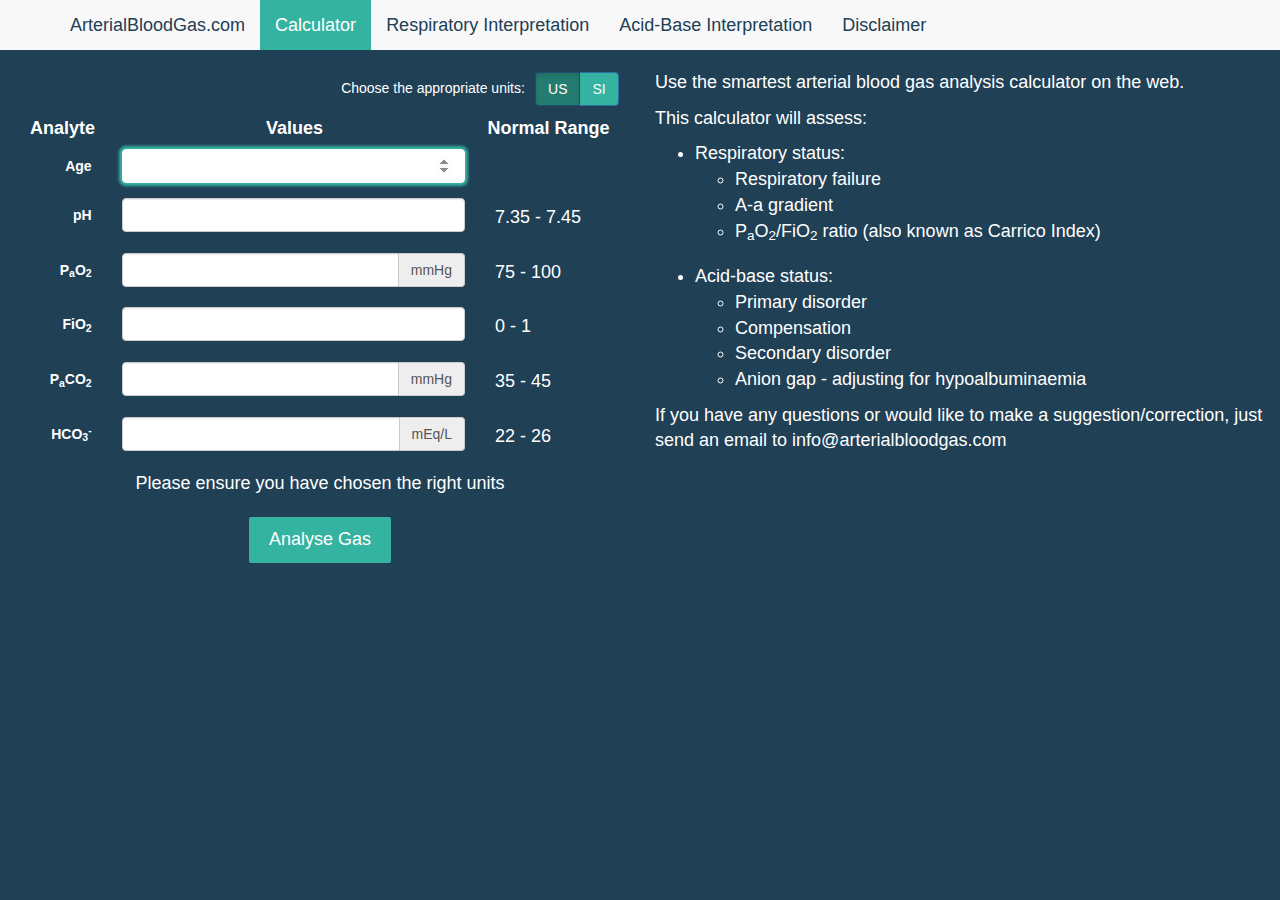
==== index.html @ afa4e21b "Added description to home page" ====
<!DOCTYPE html>
<html>
	<head>
		<meta charset="utf-8">
		<meta http-equiv="X-UA-Compatible" content="IE=Edge">
		<meta name="viewport" content="device=device-width, initial-scale=1">
		<title>Arterial Blood Gas Calculator</title>
		<meta name="author" content="Matthew Attard">
		<meta name="description" content="The most advanced algorithmic arterial blood gas calculator that can assess respiratory function and acid-base disorders. You will also get suggested aetiologies for each disorder.">
		<meta name="keywords" content="arterial blood gas, blood gas analysis, blood gas">
		<link type="text/css" rel="stylesheet" href="bootstrap/css/bootstrap.min.css">
		<link type="text/css" rel="stylesheet" href="main.css">
		<!--[if lt IE 9]>
			<script src="https://oss.maxcdn.com/html5shiv/3.7.2/html5shiv.min.js"></script>
	      	<script src="https://oss.maxcdn.com/respond/1.4.2/respond.min.js"></script>
		<![endif]-->
	</head>
	<body>
		<header>
			<nav class="navbar navbar-default">
				<div class="container">
				    <div class="navbar-header">
				      	<button type="button" class="navbar-toggle collapsed" data-toggle="collapse" data-target="#navbar-collapse" aria-expanded="false">
					        <span class="sr-only">Toggle navigation</span>
					        <span class="icon-bar"></span>
					        <span class="icon-bar"></span>
					        <span class="icon-bar"></span>
				      	</button>
				      	<span class="navbar-brand">ArterialBloodGas.com</span>
				    </div>
				    <div class="collapse navbar-collapse" id="navbar-collapse">
				      	<ul class="nav navbar-nav">
				        	<li class="active"><a href="http://www.arterialbloodgas.com">Calculator<span class="sr-only">(current)</span></a></li>
				            <li><a href="http://www.arterialbloodgas.com/respiratory">Respiratory Interpretation</a></li>
	        				<li><a href="http://www.arterialbloodgas.com/acidbase">Acid-Base Interpretation</a></li>
				      		<li><a href="http://www.arterialbloodgas.com/disclaimer">Disclaimer</a></li>
				      	</ul>
				    </div>
				</div>
			</nav>
		</header>
		<main>
			<div class="mask"></div>
			<div class="container-fluid" id="abgcalc">
				<div class="row">
					<div class="col-sm-6">
						<div class="row" id="units">
							<div class="col-xs'12">
								<span>Choose the appropriate units:</span>
								<div class="btn-group label">
									<button type="button" class="btn btn-primary active US-toggle">US</button>
									<button type="button" class="btn btn-primary SI-toggle">SI</button>
								</div>
							</div>
						</div>
						<form role="form" class="form-horizontal" name="abgcalc">
							<p class="form-control-static col-xs-2 header">Analyte</p>
							<p class="form-control-static col-xs-7 header text-center">Values</p>
							<p class="form-control-static col-xs-3 header">Normal Range</p>
							<div class="form-group">
								<label for="age" class="col-xs-2 control-label">Age</label>
								<div class="col-xs-7">
									<input type="number" step="1" min="1" class="form-control" id="age" name="age" required>
								</div>
							</div>
							<div class="form-group">
								<label for="pH" class="col-xs-2 control-label">pH</label>
								<div class="col-xs-7">
									<input type="number" step="0.01" min="1" class="form-control" id="pH" name="pH" required>
								</div>
								<p class="form-control-static col-xs-3">7.35 - 7.45</p>
							</div>
							<div class="form-group">
								<label for="PaO2" class="col-xs-2 control-label">P<sub>a</sub>O<sub>2</sub></label>
								<div class="col-xs-7">
									<div class="input-group">
										<input type="number" min="1" step="0.1" class="form-control" id="PaO2" name="PaO2" required>
										<div class="input-group-addon"><span class="US">mmHg</span><span class="SI">kPa</span></div>
									</div>
								</div>
								<p class="form-control-static col-xs-3 US">75 - 100</p>
								<p class="form-control-static col-xs-3 SI">11 - 13</p>
							</div>
							<div class="form-group">
								<label for="FiO2" class="col-xs-2 control-label">FiO<sub>2</sub></label>
								<div class="col-xs-7">
									<input type="number" min="0" max="1" step="0.01" class="form-control" id="FiO2" name="FiO2" required>
								</div>
								<p class="form-control-static col-xs-3">0 - 1</p>
							</div>
							<div class="form-group">
								<label for="PaCO2" class="col-xs-2 control-label">P<sub>a</sub>CO<sub>2</sub></label>
								<div class="col-xs-7">
									<div class="input-group">
										<input type="number" min="1" step="0.1" class="form-control" id="PaCO2" name="PaCO2">
										<div class="input-group-addon"><span class="US">mmHg</span><span class="SI">kPa</span></div>
									</div>
								</div>
								<p class="form-control-static col-xs-3 US">35 - 45</p>
								<p class="form-control-static col-xs-3 SI">4.7 - 6.0</p>
							</div>	
							<div class="form-group">
								<label for="HCO3" class="col-xs-2 control-label">HCO<sub>3</sub><sup>-</sup></label>
								<div class="col-xs-7">
									<div class="input-group">
										<input type="number" min="1" step="0.1" class="form-control" id="HCO3" name="HCO3">
										<div class='input-group-addon'>mEq/L</div>
									</div>
								</div>
								<p class="form-control-static col-xs-3">22 - 26</p>
							</div>
							<p id="reminder">Please ensure you have chosen the right units</p>
							<input type="submit" value="Analyse Gas">
						</form>
					</div>
					<div class="col-sm-6">
						<p>Use the smartest arterial blood gas analysis calculator on the web.</p>
						<p>This calculator will assess:</p>
						<ul>
							<li>Respiratory status:</li>
							<ul>
								<li>Respiratory failure</li>
								<li>A-a gradient</li>
								<li>P<sub>a</sub>O<sub>2</sub>/FiO<sub>2</sub> ratio (also known as Carrico Index)</li>
							</ul>
							<br>
							<li>Acid-base status:</li>
							<ul>
								<li>Primary disorder</li>
								<li>Compensation</li>
								<li>Secondary disorder</li>
								<li>Anion gap - adjusting for hypoalbuminaemia</li>
							</ul>
						</ul>
						<p>If you have any questions or would like to make a suggestion/correction, just send an email to info@arterialbloodgas.com</p>
					</div>
				</div>
				<div id="results">
					<div class="aniongap-modal">
						<a href="#" id='closeanion'>&times;</a>
						<h3>Anion Gap Calculator</h3>
						<form role="form" class="form" id="submitanion">
							<div class="row">
								<div class="col-sm-4 col-xs-6">
									<div class="form-group">
		    							<label for="sodium">Na<sup>+</sup></label>
		    							<div class="input-group">
		    								<input type="number" min="1" step="1" value="0" class="form-control" id="sodium" required>
		    								<div class="input-group-addon electrolyte-addon"></div>
		    							</div>
		  							</div>
	  							</div>
	  							<div class="col-sm-4 col-xs-6">
		  							<div class="form-group">
		    							<label for="chloride">Cl<sup>-</sup></label>
		    							<div class="input-group">
		    								<input type="number" min="1" step="1" value="0" class="form-control" id="chloride" required>
		    								<div class="input-group-addon electrolyte-addon"></div>
		    							</div>
		  							</div>
	  							</div>
	  							<div class="col-sm-4 col-xs-6">
		  							<div class="form-group">
		    							<label for="albumin">Albumin</label>
		    							<div class="input-group">
		    								<input type="number" min="1" step="1" value="0" class="form-control" id="albumin" placeholder="Only add if low">
		    								<div class="input-group-addon albumin-addon"></div>
		    							</div>
		    							<p class="hidden-xs">Only add albumin if low.</p>
		  							</div>
		  						</div>
  							</div>
  							<input type="submit" class="modal-button" value="Check Anion Gap" id="checkanionbutton">
						</form>
					</div>
					<div class="submitted-values">
						<h2>What you submitted:</h2>
					</div>
					<div class="validity" role="alert"></div>
					<div class="results-table">
						<div class="row">
							<div class="col-sm-6">
								<div class="respiratory">
									<h2>Respiratory Disorder:</h2>
								</div>
							</div>
							<div class="col-sm-6">
								<div class="acidbase">
									<h2>Acid-Base Disorder:</h2>
									<div class="acidbase-results"></div>
								</div>
							</div>
						</div>
					</div>
					<div class="buttons">
						<button id="reanalyse">Analyse another ABG</button>
					</div>
				</div>
				<div class="disorders">
					<div id="respiratory-acidosis" class="abdisorders">
						<div class="panel panel-default">
							<div class="panel-heading">
								<div class="panel-title">Respiratory Acidosis</div>
							</div>
							<div class="panel-body">
								<ul>
								    <li>Airway obstruction</li>
								    	<ul>
								    		<li>Upper</li>
								    		<li>Lower</li>
								    			<ul>
								    				<li>COPD</li>
								        			<li>Asthma</li>
								        			<li>Other obstructive lung disease</li>
								    			</ul>
								    	</ul>
								    <li>CNS depression</li>	
								    <li>Sleep disordered breathing (OSA or OHS)</li>
								    <li>Neuromuscular impairment</li>
								    <li>Ventilatory restriction</li>
								    <li>Increased CO2  production: shivering, rigors, seizures, malignant hyperthermia, hypermetabolism, increased intake of carbohydrates</li>
								    <li>Incorrect mechanical ventilation settings</li>
								 </ul>
							</div>
						</div>
					</div>
					<div id="respiratory-alkalosis"  class="abdisorders">
						<div class="panel panel-default">
							<div class="panel-heading">
								<div class="panel-title">Respiratory Alkalosis</div>
							</div>
							<div class="panel-body">
								<ul>
									<li>CNS stimulation: fever, pain, fear, anxiety, CVA, cerebral edema, brain trauma, brain tumor, CNS infection</li>
									<li>Hypoxemia or hypoxia: lung disease, profound anemia, low FiO2</li>
									<li>Stimulation of chest receptors: pulmonary edema, pleural effusion, pneumonia, pneumothorax, pulmonary embolus</li>
									<li>Drugs, hormones: salicylates, catecholamines, medroxyprogesterone, progestins</li>
									<li>Pregnancy, liver disease, sepsis, hyperthyroidism</li>
									<li>Incorrect mechanical ventilation settings</li>
								</ul>
							</div>
						</div>
					</div>
					<div id="metabolic-alkalosis" class="abdisorders">
						<div class="panel panel-default">
							<div class="panel-heading">
								<h3 class="panel-title">Metabolic Alkalosis</h3>
							</div>
							<div class="panel-body">
								<ul>
									<li>Hypovolemia with Cl- depletion</li>
	        						<ul>
	        							<li>GI loss of H+ - Vomiting, gastric suction, villous adenoma, diarrhea with chloride-rich fluid</li>
	        							<li>Renal loss H+ - Loop and thiazide diuretics, post-hypercapnia (especially after institution of mechanical ventilation)</li>
	        						</ul>
	        						<li>Hypervolemia, Cl- expansion</li>
	        						<ul>
	        							<li>Renal loss of H+:  edematous states (heart failure, cirrhosis, nephrotic syndrome), hyperaldosteronism, hypercortisolism, excess ACTH, exogenous steroids, hyperreninemia, severe hypokalemia, renal artery stenosis, bicarbonate administration</li>
	        						</ul>
								</ul>
							</div>
						</div>
					</div>
					<div id="metabolic-acidosis" class="abdisorders">
						<div class="panel panel-default">
							<div class="panel-heading">
								<h3 class="panel-title">Metabolic Acidosis</h3>
							</div>
							<div class="panel-body">
								<h4>Elevated anion gap:</h4>
								<ul>
									<li>Diabetic ketoacidosis, alcoholic ketoacidosis, starvation ketoacidosis <span class="label label-default">More common</span></li>
									<li>Lactic acidosis <span class="label label-default">More common</span></li>
	            						<ul>
	            							<li>Type A:  tissue ischemia</li>
	            							<li>Type B:  Altered cellular metabolism</li>
	            						</ul>
									<li>Methanol intoxication</li>
									<li>Uremia</li>
									<li>Paraldehyde toxicity</li>
									<li>Isoniazid</li>
	            					<li>Ethanol or ethylene glycol intoxication <span class="label">Frequently associated with an osmolal gap</span></li>
	            					<li>Salicylate intoxication</li>
	            				</ul>
	            				<h4>Normal anion gap:</h4>
	    						<ul>
	    							<li>GI loss of HCO3-: Diarrhea, ileostomy, proximal colostomy, ureteral diversion</li>
	    							<li>Renal loss of HCO3-</li>
	    								<ul>
	    									<li>Proximal RTA</li>
	    									<li>Carbonic anhydrase inhibitor (acetazolamide)</li>
	    								</ul>
	    							<li>Renal tubular disease</li>
	    								<ul>
	    									<li>ATN</li>
	    									<li>Chronic renal disease</li>
	    									<li>Distal RTA</li>
	    									<li>Aldosterone inhibitors or absence</li>
	    									<li>NaCl infusion, TPN, NH4+ administration</li>
	    								</ul>
								</ul>
							</div>
						</div>
					</div>
					<div id="respacidosis-metacidosis" class="abdisorders">
						<div class="panel panel-default">
							<div class="panel-heading">
								<h3 class="panel-title">Respiratory Acidosis and Metabolic Acidosis</h3>
							</div>
							<div class="panel-body">
								<ul>
									<li>Cardiac arrest</li>
    								<li>Intoxications</li>
    								<li>Multi-organ failure</li>
								</ul>
							</div>
						</div>
					</div>
					<div id="respalkalosis-metalkalosis" class="abdisorders">
						<div class="panel panel-default">
							<div class="panel-heading">
								<h3 class="panel-title">Respiratory Alkalosis and Metabolic Alkalosis</h3>
							</div>
							<div class="panel-body">
								<ul>
									<li>Cirrhosis with diuretics</li>
    								<li>Pregnancy with vomiting</li>
    								<li>Over-ventilation in COPD</li>
								</ul>
							</div>
						</div>
					</div>
					<div id="respacidosis-metalkalosis" class="abdisorders">
						<div class="panel panel-default">
							<div class="panel-heading">
								<h3 class="panel-title">Respiratory Acidosis and Metabolic Alkalosis</h3>
							</div>
							<div class="panel-body">
								<ul>
									<li>COPD with diuretics/vomiting/NG suction</li>
    								<li>Severe hypokalaemia</li>
								</ul>
							</div>
						</div>
					</div>
					<div id="respalkalosis-metacidosis" class="abdisorders">
						<div class="panel panel-default">
							<div class="panel-heading">
								<h3 class="panel-title">Respiratory Alkalosis and Metabolic Acidosis</h3>
							</div>
							<div class="panel-body">
								<ul>
									<li>Sepsis</li>
    								<li>Salicylate toxicity</li>
    								<li>Renal failure with CHF or pneumonia</li>
    								<li>Advanced liver disease</li>
								</ul>
							</div>
						</div>
					</div>
				</div>
			</div>
		</main>
		<!--jQuery-->
		<script src="jquery.js"></script>
		<!--Bootstrap JS-->
		<script src="bootstrap/js/bootstrap.min.js"></script>
		<!--ABG calculator-->
		<script src="calc.js"></script>
	</body>
</html>
---- main.css ----
body {
	background-color: #204056;
}

.navbar-brand, .navbar a {
	color: #204056 !important;
}

.navbar {
	border-radius: 0;
	border: none;
}
.navbar-default .navbar-nav > .active > a {
	background-color: #34B3A0;
	color: white !important;
}

.navbar-default .navbar-nav > .active > a:hover, .navbar-default .navbar-nav > li > a:hover {
	background-color: #247D70;
	color: white !important;
}

.mask {
	position: fixed;
	top: 0px;
	left: 0px;
	background-color: gray;
	opacity: 0.5;
	z-index: 1;
}

h1, h2, h3, label, p, li, button, input[type=submit], #units, .submitted-value {
	color: white;
}

h3 {
	text-align: center;
}

p, li, button, input[type=submit], .submitted-value, .badge {
	font-size: 18px;
}

#units {
	text-align: right;
}

.btn-group {
	display: inline-block;
	vertical-align: middle;
}

.btn-group button {
	background-color: #34B3A0;
}

.btn-group button:hover {
	background-color: #204056;
}

.btn-group .active {
	background-color: #247D70;
}

#abgcalc, #results {
	min-height: 600px;
}

form, #units {
	max-width: 700px;
	margin: auto;
}

.form-control:focus {
	border: 1px solid white;
	box-shadow: 0px 0px 3px 3px #34B3A0;
}

.header {
	font-size: 18px;
	font-weight: bold;
}

#reminder {
	text-align: center;
}

.submitted-values, #results > .results-table {
	margin-bottom: 10px;
	border-bottom: 3px solid #34B3A0;
}

.submitted-value {
	text-align: center;
	vertical-align: middle;
	padding: 10px 0px;
}

#results, .disorders, .abdisorders {
	display: none;
}

#reanalyse, input[type=submit], .aetiologies, .modal-button {
	border: none;
	border-radius: 2px;
	padding: 10px 20px;
	display: block;
	color: white;
	background-color: #34B3A0;
	margin: 20px auto;
	font-size: 18px;
}

#submitanion {
	padding: 30px 15px;
}

#submitanion label {
	margin: 10px;
}

.checkanion {
	border: none;
	border-radius: 2px;
	padding: 5px 10px;
	color: white;
	background-color: #34B3A0;
	font-size: 14px;
	width: 195px;
	margin-left: 20px;
}

.aniongap-modal {
	height: 320px;
	position: fixed;
	background-color: #204056;
	border-radius: 2px;
	display: none;
	z-index: 2;
}

#closeanion {
	position: absolute;
	right: 15px;
	font-size: 26px;
	color: white;
}

#closeanion:hover {
	text-decoration: none;
}

.aniongap-modal p {
	font-size: 16px;
	padding-top: 5px;
}

.glyphicon {
	color: #34B3A0;
}

.aetiologies {
	text-align: center;
	max-width: 280px;
}

.aetiologies, .aetiologies:link {
	text-decoration: none;
	color: white;
}

#reanalyse:hover, input[type=submit]:hover, .aetiologies:hover, .modal-button:hover, .checkanion:hover {
	color: #34B3A0;
	background-color: white;
}

.acidbase a:hover {
	text-decoration: none;
}

@media screen and (max-width: 1200px) {
	.submitted-values > .values-row > .row > .submitted-value > span {
		display: block !important;
	}
}

@media screen and (max-width: 767px) {
	.aniongap-modal {
		height: 360px;
	}
}

@media screen and (max-width: 560px) {
	.submitted-values > .values-row > .row > .submitted-value > span {
		display: block !important;
	}
}

@media screen and (max-width: 520px) {
	.checkanion {
		display: block;
		margin: auto;
	}
}
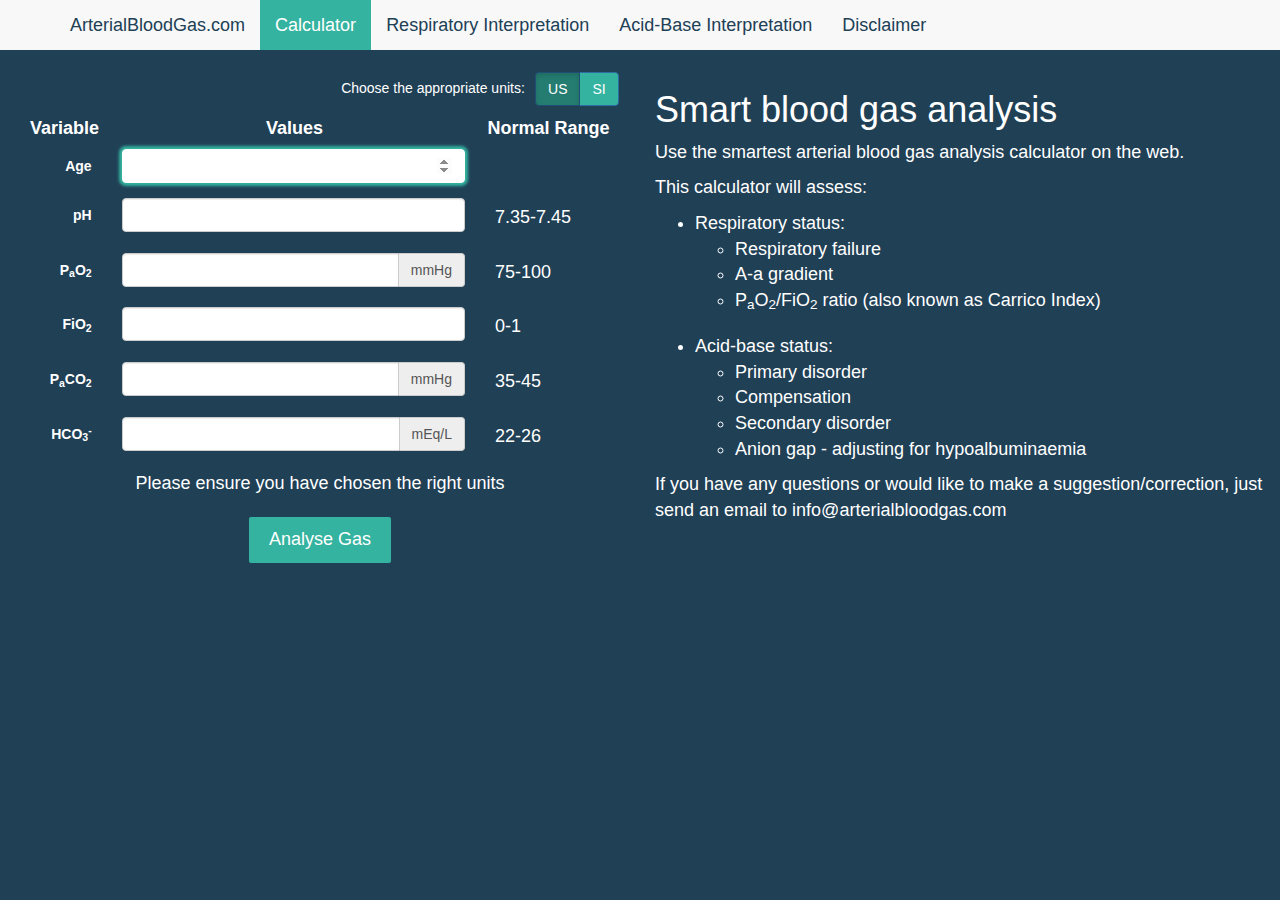
==== commit 1250d489: "Add Disclaimer" ====
--- a/index.html
+++ b/index.html
@@ -30,10 +30,10 @@
 				    </div>
 				    <div class="collapse navbar-collapse" id="navbar-collapse">
 				      	<ul class="nav navbar-nav">
-				        	<li class="active"><a href="http://www.arterialbloodgas.com">Calculator<span class="sr-only">(current)</span></a></li>
+				        	<li class="active"><a href="index.html">Calculator<span class="sr-only">(current)</span></a></li>
 				            <li><a href="http://www.arterialbloodgas.com/respiratory">Respiratory Interpretation</a></li>
 	        				<li><a href="http://www.arterialbloodgas.com/acidbase">Acid-Base Interpretation</a></li>
-				      		<li><a href="http://www.arterialbloodgas.com/disclaimer">Disclaimer</a></li>
+				      		<li><a href="disclaimer.html">Disclaimer</a></li>
 				      	</ul>
 				    </div>
 				</div>
@@ -54,7 +54,7 @@
 							</div>
 						</div>
 						<form role="form" class="form-horizontal" name="abgcalc">
-							<p class="form-control-static col-xs-2 header">Analyte</p>
+							<p class="form-control-static col-xs-2 header">Variable</p>
 							<p class="form-control-static col-xs-7 header text-center">Values</p>
 							<p class="form-control-static col-xs-3 header">Normal Range</p>
 							<div class="form-group">
@@ -68,7 +68,7 @@
 								<div class="col-xs-7">
 									<input type="number" step="0.01" min="1" class="form-control" id="pH" name="pH" required>
 								</div>
-								<p class="form-control-static col-xs-3">7.35 - 7.45</p>
+								<p class="form-control-static col-xs-3">7.35-7.45</p>
 							</div>
 							<div class="form-group">
 								<label for="PaO2" class="col-xs-2 control-label">P<sub>a</sub>O<sub>2</sub></label>
@@ -78,15 +78,15 @@
 										<div class="input-group-addon"><span class="US">mmHg</span><span class="SI">kPa</span></div>
 									</div>
 								</div>
-								<p class="form-control-static col-xs-3 US">75 - 100</p>
-								<p class="form-control-static col-xs-3 SI">11 - 13</p>
+								<p class="form-control-static col-xs-3 US">75-100</p>
+								<p class="form-control-static col-xs-3 SI">11-13</p>
 							</div>
 							<div class="form-group">
 								<label for="FiO2" class="col-xs-2 control-label">FiO<sub>2</sub></label>
 								<div class="col-xs-7">
 									<input type="number" min="0" max="1" step="0.01" class="form-control" id="FiO2" name="FiO2" required>
 								</div>
-								<p class="form-control-static col-xs-3">0 - 1</p>
+								<p class="form-control-static col-xs-3">0-1</p>
 							</div>
 							<div class="form-group">
 								<label for="PaCO2" class="col-xs-2 control-label">P<sub>a</sub>CO<sub>2</sub></label>
@@ -96,8 +96,8 @@
 										<div class="input-group-addon"><span class="US">mmHg</span><span class="SI">kPa</span></div>
 									</div>
 								</div>
-								<p class="form-control-static col-xs-3 US">35 - 45</p>
-								<p class="form-control-static col-xs-3 SI">4.7 - 6.0</p>
+								<p class="form-control-static col-xs-3 US">35-45</p>
+								<p class="form-control-static col-xs-3 SI">4.7-6.0</p>
 							</div>	
 							<div class="form-group">
 								<label for="HCO3" class="col-xs-2 control-label">HCO<sub>3</sub><sup>-</sup></label>
@@ -107,13 +107,14 @@
 										<div class='input-group-addon'>mEq/L</div>
 									</div>
 								</div>
-								<p class="form-control-static col-xs-3">22 - 26</p>
+								<p class="form-control-static col-xs-3">22-26</p>
 							</div>
 							<p id="reminder">Please ensure you have chosen the right units</p>
 							<input type="submit" value="Analyse Gas">
 						</form>
 					</div>
 					<div class="col-sm-6">
+						<h1>Smart blood gas analysis</h1>
 						<p>Use the smartest arterial blood gas analysis calculator on the web.</p>
 						<p>This calculator will assess:</p>
 						<ul>
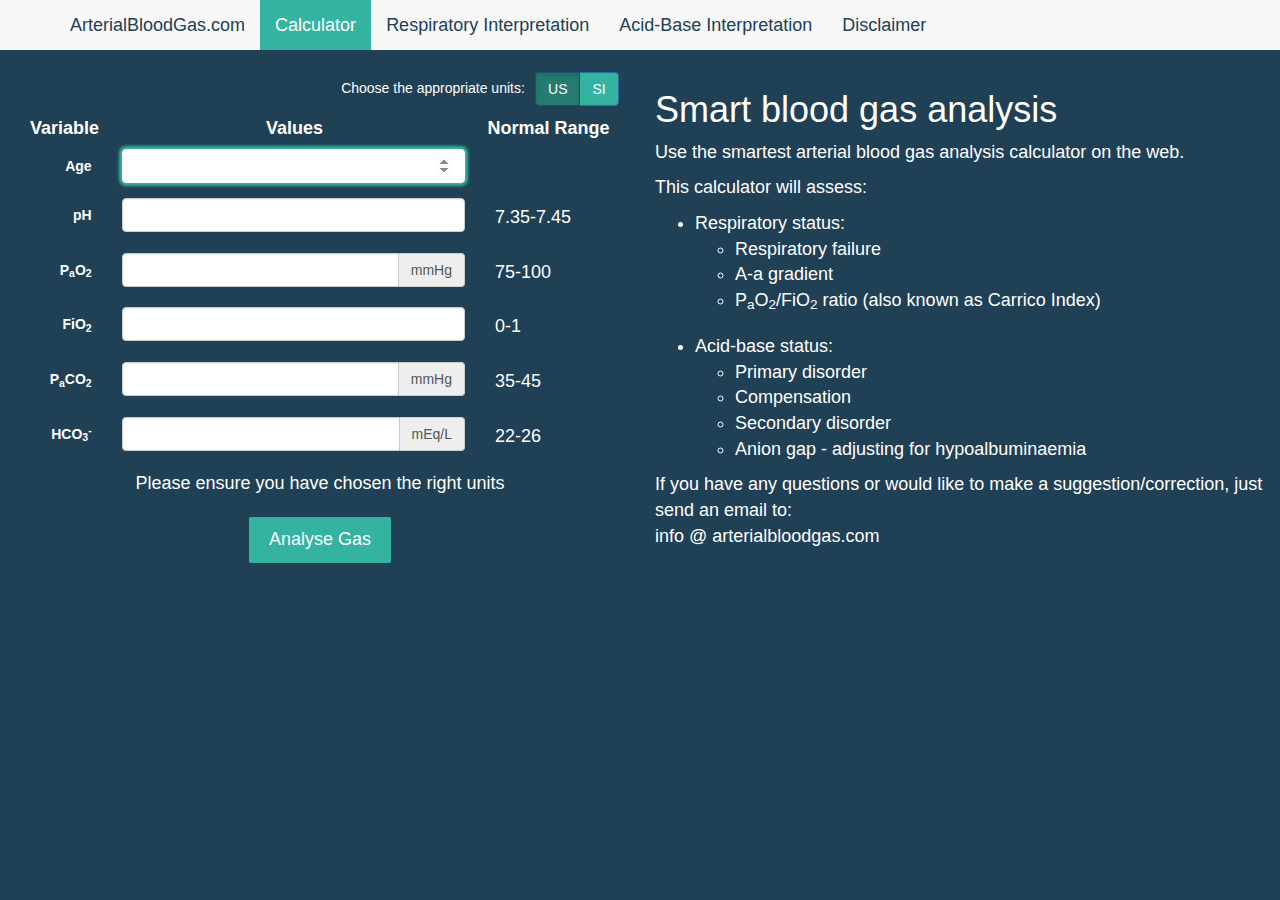
==== commit e44d9141: "Update links in navbar" ====
--- a/index.html
+++ b/index.html
@@ -32,7 +32,7 @@
 				      	<ul class="nav navbar-nav">
 				        	<li class="active"><a href="index.html">Calculator<span class="sr-only">(current)</span></a></li>
 				            <li><a href="http://www.arterialbloodgas.com/respiratory">Respiratory Interpretation</a></li>
-	        				<li><a href="http://www.arterialbloodgas.com/acidbase">Acid-Base Interpretation</a></li>
+	        				<li><a href="acidbaseanalysis.html">Acid-Base Interpretation</a></li>
 				      		<li><a href="disclaimer.html">Disclaimer</a></li>
 				      	</ul>
 				    </div>
@@ -133,7 +133,7 @@
 								<li>Anion gap - adjusting for hypoalbuminaemia</li>
 							</ul>
 						</ul>
-						<p>If you have any questions or would like to make a suggestion/correction, just send an email to info@arterialbloodgas.com</p>
+						<p>If you have any questions or would like to make a suggestion/correction, just send an email to:<br> info @ arterialbloodgas.com</p>
 					</div>
 				</div>
 				<div id="results">
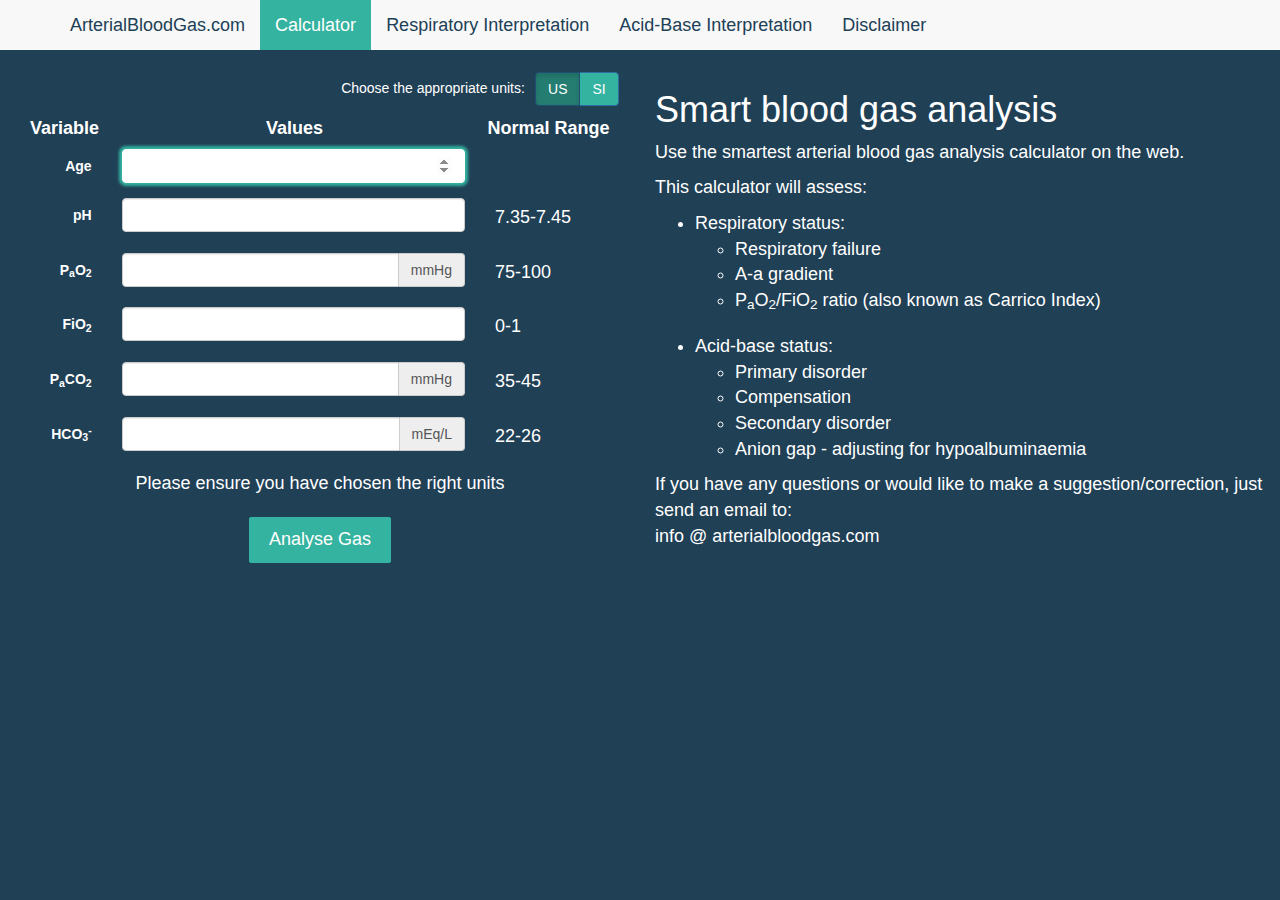
==== commit 1d6970f7: "Add seperate CSS for static pages" ====
--- a/index.html
+++ b/index.html
@@ -8,8 +8,8 @@
 		<meta name="author" content="Matthew Attard">
 		<meta name="description" content="The most advanced algorithmic arterial blood gas calculator that can assess respiratory function and acid-base disorders. You will also get suggested aetiologies for each disorder.">
 		<meta name="keywords" content="arterial blood gas, blood gas analysis, blood gas">
-		<link type="text/css" rel="stylesheet" href="bootstrap/css/bootstrap.min.css">
-		<link type="text/css" rel="stylesheet" href="main.css">
+		<link type="text/css" rel="stylesheet" href="css/bootstrap/css/bootstrap.min.css">
+		<link type="text/css" rel="stylesheet" href="css/calculator.css">
 		<!--[if lt IE 9]>
 			<script src="https://oss.maxcdn.com/html5shiv/3.7.2/html5shiv.min.js"></script>
 	      	<script src="https://oss.maxcdn.com/respond/1.4.2/respond.min.js"></script>
@@ -31,7 +31,7 @@
 				    <div class="collapse navbar-collapse" id="navbar-collapse">
 				      	<ul class="nav navbar-nav">
 				        	<li class="active"><a href="index.html">Calculator<span class="sr-only">(current)</span></a></li>
-				            <li><a href="http://www.arterialbloodgas.com/respiratory">Respiratory Interpretation</a></li>
+				            <li><a href="respiratoryanalysis.html">Respiratory Interpretation</a></li>
 	        				<li><a href="acidbaseanalysis.html">Acid-Base Interpretation</a></li>
 				      		<li><a href="disclaimer.html">Disclaimer</a></li>
 				      	</ul>
@@ -365,7 +365,7 @@
 		<!--jQuery-->
 		<script src="jquery.js"></script>
 		<!--Bootstrap JS-->
-		<script src="bootstrap/js/bootstrap.min.js"></script>
+		<script src="css/bootstrap/js/bootstrap.min.js"></script>
 		<!--ABG calculator-->
 		<script src="calc.js"></script>
 	</body>
--- a/css/calculator.css
+++ b/css/calculator.css
@@ -0,0 +1,204 @@
+body {
+	background-color: #204056;
+}
+
+.navbar-brand, .navbar a {
+	color: #204056 !important;
+}
+
+.navbar {
+	border-radius: 0;
+	border: none;
+}
+.navbar-default .navbar-nav > .active > a {
+	background-color: #34B3A0;
+	color: white !important;
+}
+
+.navbar-default .navbar-nav > .active > a:hover, .navbar-default .navbar-nav > li > a:hover {
+	background-color: #247D70;
+	color: white !important;
+}
+
+.mask {
+	position: fixed;
+	top: 0px;
+	left: 0px;
+	background-color: gray;
+	opacity: 0.5;
+	z-index: 1;
+}
+
+h1, h2, h3, label, p, li, button, input[type=submit], #units, .submitted-value {
+	color: white;
+}
+
+h3 {
+	text-align: center;
+}
+
+p, li, button, input[type=submit], .submitted-value, .badge {
+	font-size: 18px;
+}
+
+#units {
+	text-align: right;
+}
+
+.btn-group {
+	display: inline-block;
+	vertical-align: middle;
+}
+
+.btn-group button {
+	background-color: #34B3A0;
+}
+
+.btn-group button:hover {
+	background-color: #204056;
+}
+
+.btn-group .active {
+	background-color: #247D70;
+}
+
+#abgcalc, #results {
+	min-height: 600px;
+}
+
+form, #units {
+	max-width: 700px;
+	margin: auto;
+}
+
+.form-control:focus {
+	border: 1px solid white;
+	box-shadow: 0px 0px 3px 3px #34B3A0;
+}
+
+.header {
+	font-size: 18px;
+	font-weight: bold;
+}
+
+#reminder {
+	text-align: center;
+}
+
+.submitted-values, #results > .results-table {
+	margin-bottom: 10px;
+	border-bottom: 3px solid #34B3A0;
+}
+
+.submitted-value {
+	text-align: center;
+	vertical-align: middle;
+	padding: 10px 0px;
+}
+
+#results, .disorders, .abdisorders {
+	display: none;
+}
+
+#reanalyse, input[type=submit], .aetiologies, .modal-button {
+	border: none;
+	border-radius: 2px;
+	padding: 10px 20px;
+	display: block;
+	color: white;
+	background-color: #34B3A0;
+	margin: 20px auto;
+	font-size: 18px;
+}
+
+#submitanion {
+	padding: 30px 15px;
+}
+
+#submitanion label {
+	margin: 10px;
+}
+
+.checkanion {
+	border: none;
+	border-radius: 2px;
+	padding: 5px 10px;
+	color: white;
+	background-color: #34B3A0;
+	font-size: 14px;
+	width: 195px;
+	margin-left: 20px;
+}
+
+.aniongap-modal {
+	height: 320px;
+	position: fixed;
+	background-color: #204056;
+	border-radius: 2px;
+	display: none;
+	z-index: 2;
+}
+
+#closeanion {
+	position: absolute;
+	right: 15px;
+	font-size: 26px;
+	color: white;
+}
+
+#closeanion:hover {
+	text-decoration: none;
+}
+
+.aniongap-modal p {
+	font-size: 16px;
+	padding-top: 5px;
+}
+
+.glyphicon {
+	color: #34B3A0;
+}
+
+.aetiologies {
+	text-align: center;
+	max-width: 280px;
+}
+
+.aetiologies, .aetiologies:link {
+	text-decoration: none;
+	color: white;
+}
+
+#reanalyse:hover, input[type=submit]:hover, .aetiologies:hover, .modal-button:hover, .checkanion:hover {
+	color: #34B3A0;
+	background-color: white;
+}
+
+.acidbase a:hover {
+	text-decoration: none;
+}
+
+@media screen and (max-width: 1200px) {
+	.submitted-values > .values-row > .row > .submitted-value > span {
+		display: block !important;
+	}
+}
+
+@media screen and (max-width: 767px) {
+	.aniongap-modal {
+		height: 360px;
+	}
+}
+
+@media screen and (max-width: 560px) {
+	.submitted-values > .values-row > .row > .submitted-value > span {
+		display: block !important;
+	}
+}
+
+@media screen and (max-width: 520px) {
+	.checkanion {
+		display: block;
+		margin: auto;
+	}
+}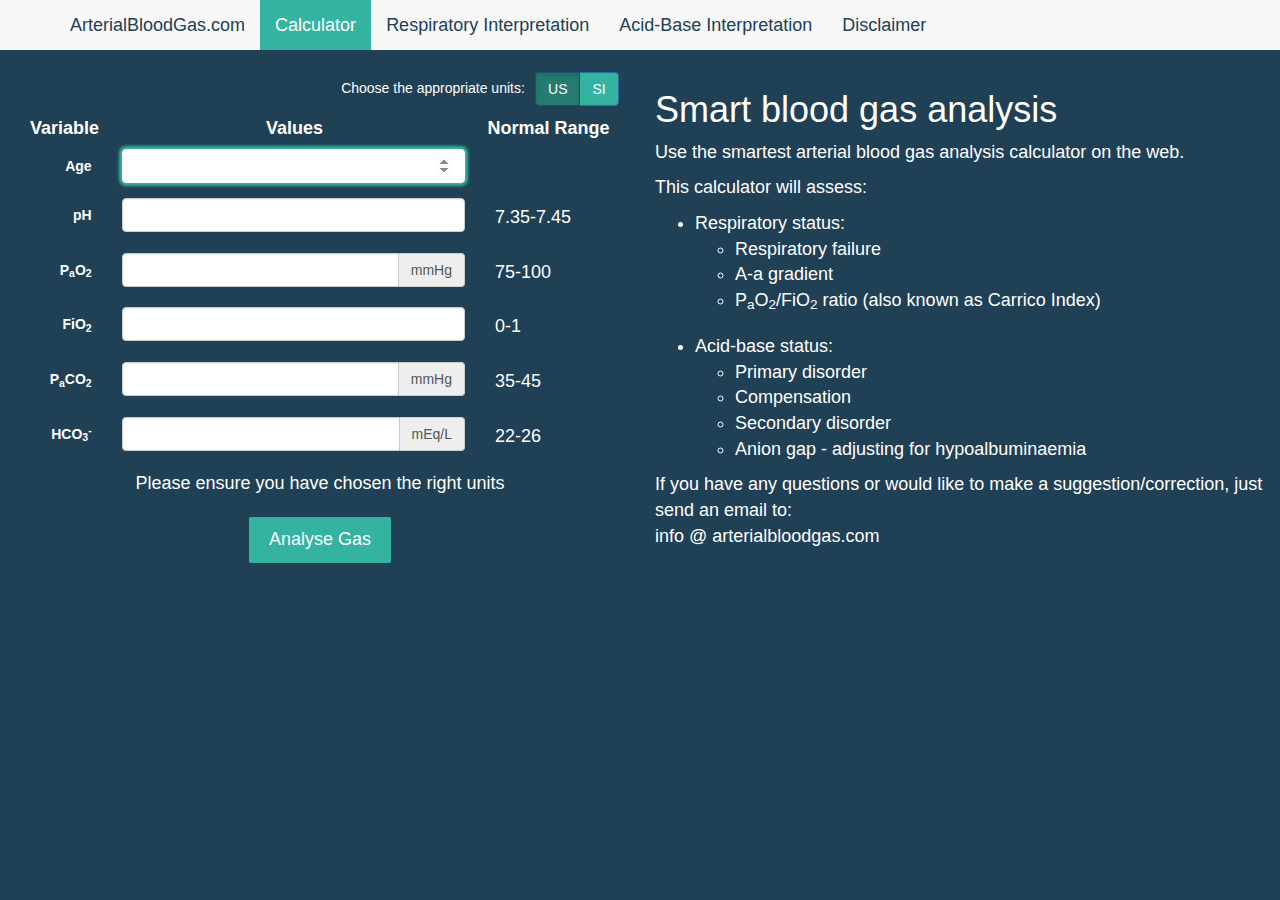
==== commit 38073ef6: "Remove aetiologies from calculator page" ====
--- a/index.html
+++ b/index.html
@@ -197,176 +197,13 @@
 						<button id="reanalyse">Analyse another ABG</button>
 					</div>
 				</div>
-				<div class="disorders">
-					<div id="respiratory-acidosis" class="abdisorders">
-						<div class="panel panel-default">
-							<div class="panel-heading">
-								<div class="panel-title">Respiratory Acidosis</div>
-							</div>
-							<div class="panel-body">
-								<ul>
-								    <li>Airway obstruction</li>
-								    	<ul>
-								    		<li>Upper</li>
-								    		<li>Lower</li>
-								    			<ul>
-								    				<li>COPD</li>
-								        			<li>Asthma</li>
-								        			<li>Other obstructive lung disease</li>
-								    			</ul>
-								    	</ul>
-								    <li>CNS depression</li>	
-								    <li>Sleep disordered breathing (OSA or OHS)</li>
-								    <li>Neuromuscular impairment</li>
-								    <li>Ventilatory restriction</li>
-								    <li>Increased CO2  production: shivering, rigors, seizures, malignant hyperthermia, hypermetabolism, increased intake of carbohydrates</li>
-								    <li>Incorrect mechanical ventilation settings</li>
-								 </ul>
-							</div>
-						</div>
-					</div>
-					<div id="respiratory-alkalosis"  class="abdisorders">
-						<div class="panel panel-default">
-							<div class="panel-heading">
-								<div class="panel-title">Respiratory Alkalosis</div>
-							</div>
-							<div class="panel-body">
-								<ul>
-									<li>CNS stimulation: fever, pain, fear, anxiety, CVA, cerebral edema, brain trauma, brain tumor, CNS infection</li>
-									<li>Hypoxemia or hypoxia: lung disease, profound anemia, low FiO2</li>
-									<li>Stimulation of chest receptors: pulmonary edema, pleural effusion, pneumonia, pneumothorax, pulmonary embolus</li>
-									<li>Drugs, hormones: salicylates, catecholamines, medroxyprogesterone, progestins</li>
-									<li>Pregnancy, liver disease, sepsis, hyperthyroidism</li>
-									<li>Incorrect mechanical ventilation settings</li>
-								</ul>
-							</div>
-						</div>
-					</div>
-					<div id="metabolic-alkalosis" class="abdisorders">
-						<div class="panel panel-default">
-							<div class="panel-heading">
-								<h3 class="panel-title">Metabolic Alkalosis</h3>
-							</div>
-							<div class="panel-body">
-								<ul>
-									<li>Hypovolemia with Cl- depletion</li>
-	        						<ul>
-	        							<li>GI loss of H+ - Vomiting, gastric suction, villous adenoma, diarrhea with chloride-rich fluid</li>
-	        							<li>Renal loss H+ - Loop and thiazide diuretics, post-hypercapnia (especially after institution of mechanical ventilation)</li>
-	        						</ul>
-	        						<li>Hypervolemia, Cl- expansion</li>
-	        						<ul>
-	        							<li>Renal loss of H+:  edematous states (heart failure, cirrhosis, nephrotic syndrome), hyperaldosteronism, hypercortisolism, excess ACTH, exogenous steroids, hyperreninemia, severe hypokalemia, renal artery stenosis, bicarbonate administration</li>
-	        						</ul>
-								</ul>
-							</div>
-						</div>
-					</div>
-					<div id="metabolic-acidosis" class="abdisorders">
-						<div class="panel panel-default">
-							<div class="panel-heading">
-								<h3 class="panel-title">Metabolic Acidosis</h3>
-							</div>
-							<div class="panel-body">
-								<h4>Elevated anion gap:</h4>
-								<ul>
-									<li>Diabetic ketoacidosis, alcoholic ketoacidosis, starvation ketoacidosis <span class="label label-default">More common</span></li>
-									<li>Lactic acidosis <span class="label label-default">More common</span></li>
-	            						<ul>
-	            							<li>Type A:  tissue ischemia</li>
-	            							<li>Type B:  Altered cellular metabolism</li>
-	            						</ul>
-									<li>Methanol intoxication</li>
-									<li>Uremia</li>
-									<li>Paraldehyde toxicity</li>
-									<li>Isoniazid</li>
-	            					<li>Ethanol or ethylene glycol intoxication <span class="label">Frequently associated with an osmolal gap</span></li>
-	            					<li>Salicylate intoxication</li>
-	            				</ul>
-	            				<h4>Normal anion gap:</h4>
-	    						<ul>
-	    							<li>GI loss of HCO3-: Diarrhea, ileostomy, proximal colostomy, ureteral diversion</li>
-	    							<li>Renal loss of HCO3-</li>
-	    								<ul>
-	    									<li>Proximal RTA</li>
-	    									<li>Carbonic anhydrase inhibitor (acetazolamide)</li>
-	    								</ul>
-	    							<li>Renal tubular disease</li>
-	    								<ul>
-	    									<li>ATN</li>
-	    									<li>Chronic renal disease</li>
-	    									<li>Distal RTA</li>
-	    									<li>Aldosterone inhibitors or absence</li>
-	    									<li>NaCl infusion, TPN, NH4+ administration</li>
-	    								</ul>
-								</ul>
-							</div>
-						</div>
-					</div>
-					<div id="respacidosis-metacidosis" class="abdisorders">
-						<div class="panel panel-default">
-							<div class="panel-heading">
-								<h3 class="panel-title">Respiratory Acidosis and Metabolic Acidosis</h3>
-							</div>
-							<div class="panel-body">
-								<ul>
-									<li>Cardiac arrest</li>
-    								<li>Intoxications</li>
-    								<li>Multi-organ failure</li>
-								</ul>
-							</div>
-						</div>
-					</div>
-					<div id="respalkalosis-metalkalosis" class="abdisorders">
-						<div class="panel panel-default">
-							<div class="panel-heading">
-								<h3 class="panel-title">Respiratory Alkalosis and Metabolic Alkalosis</h3>
-							</div>
-							<div class="panel-body">
-								<ul>
-									<li>Cirrhosis with diuretics</li>
-    								<li>Pregnancy with vomiting</li>
-    								<li>Over-ventilation in COPD</li>
-								</ul>
-							</div>
-						</div>
-					</div>
-					<div id="respacidosis-metalkalosis" class="abdisorders">
-						<div class="panel panel-default">
-							<div class="panel-heading">
-								<h3 class="panel-title">Respiratory Acidosis and Metabolic Alkalosis</h3>
-							</div>
-							<div class="panel-body">
-								<ul>
-									<li>COPD with diuretics/vomiting/NG suction</li>
-    								<li>Severe hypokalaemia</li>
-								</ul>
-							</div>
-						</div>
-					</div>
-					<div id="respalkalosis-metacidosis" class="abdisorders">
-						<div class="panel panel-default">
-							<div class="panel-heading">
-								<h3 class="panel-title">Respiratory Alkalosis and Metabolic Acidosis</h3>
-							</div>
-							<div class="panel-body">
-								<ul>
-									<li>Sepsis</li>
-    								<li>Salicylate toxicity</li>
-    								<li>Renal failure with CHF or pneumonia</li>
-    								<li>Advanced liver disease</li>
-								</ul>
-							</div>
-						</div>
-					</div>
-				</div>
 			</div>
 		</main>
 		<!--jQuery-->
-		<script src="jquery.js"></script>
+		<script src="js/jquery.js"></script>
 		<!--Bootstrap JS-->
 		<script src="css/bootstrap/js/bootstrap.min.js"></script>
 		<!--ABG calculator-->
-		<script src="calc.js"></script>
+		<script src="js/calc.js"></script>
 	</body>
 </html>--- a/css/calculator.css
+++ b/css/calculator.css
@@ -96,7 +96,7 @@
 	padding: 10px 0px;
 }
 
-#results, .disorders, .abdisorders {
+#results, .disorders {
 	display: none;
 }
 
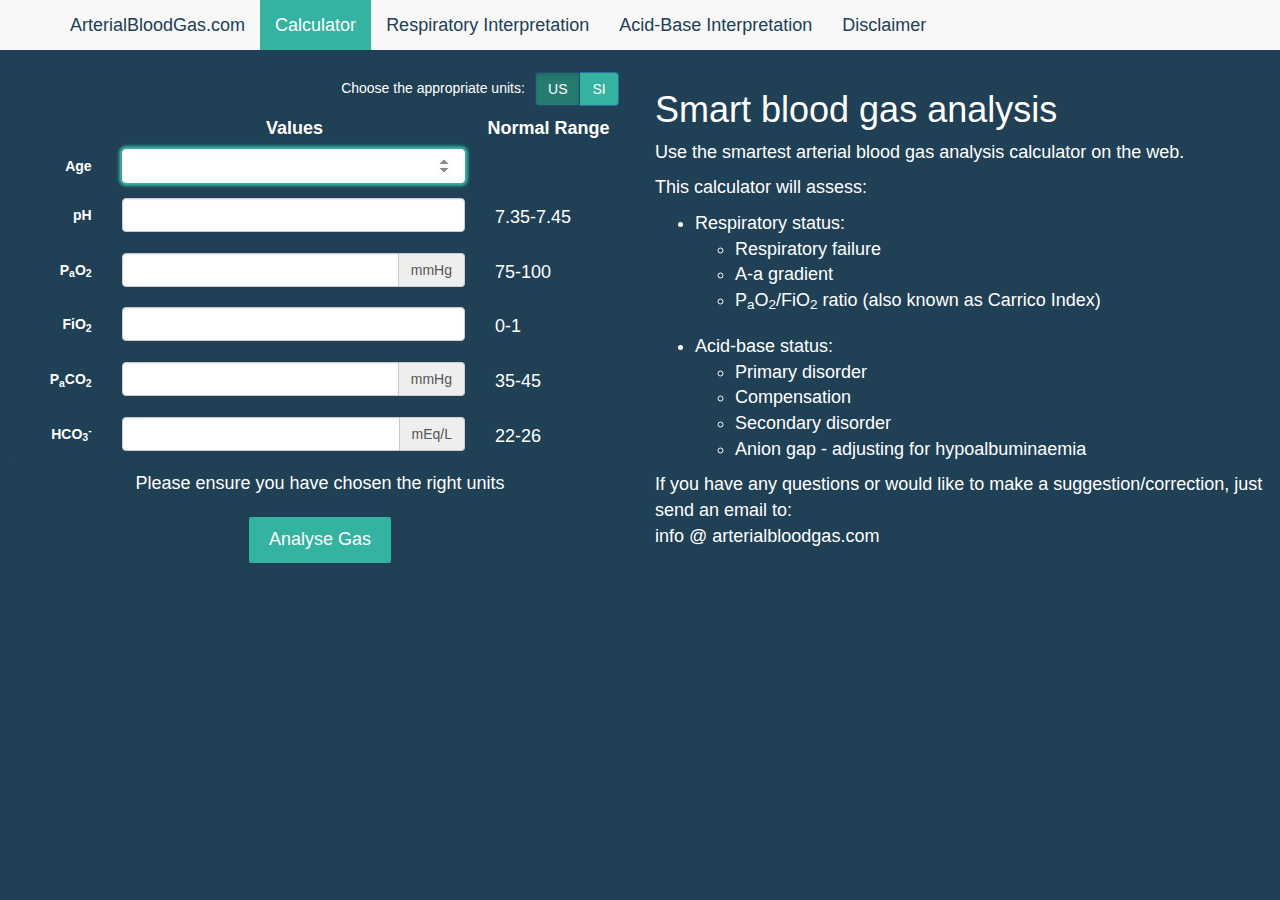
==== commit 931ffccf: "Improved responsiveness of calculator form" ====
--- a/index.html
+++ b/index.html
@@ -54,7 +54,7 @@
 							</div>
 						</div>
 						<form role="form" class="form-horizontal" name="abgcalc">
-							<p class="form-control-static col-xs-2 header">Variable</p>
+							<p class="col-xs-2"></p>
 							<p class="form-control-static col-xs-7 header text-center">Values</p>
 							<p class="form-control-static col-xs-3 header">Normal Range</p>
 							<div class="form-group">
--- a/css/calculator.css
+++ b/css/calculator.css
@@ -96,11 +96,11 @@
 	padding: 10px 0px;
 }
 
-#results, .disorders {
+#results {
 	display: none;
 }
 
-#reanalyse, input[type=submit], .aetiologies, .modal-button {
+#reanalyse, input[type=submit], .modal-button {
 	border: none;
 	border-radius: 2px;
 	padding: 10px 20px;
@@ -159,17 +159,7 @@
 	color: #34B3A0;
 }
 
-.aetiologies {
-	text-align: center;
-	max-width: 280px;
-}
-
-.aetiologies, .aetiologies:link {
-	text-decoration: none;
-	color: white;
-}
-
-#reanalyse:hover, input[type=submit]:hover, .aetiologies:hover, .modal-button:hover, .checkanion:hover {
+#reanalyse:hover, input[type=submit]:hover, .modal-button:hover, .checkanion:hover {
 	color: #34B3A0;
 	background-color: white;
 }
@@ -201,4 +191,10 @@
 		display: block;
 		margin: auto;
 	}
+}
+
+@media screen and (max-width: 400px) {
+	.form-group > .form-control-static {
+		font-size: 13px;
+	}
 }